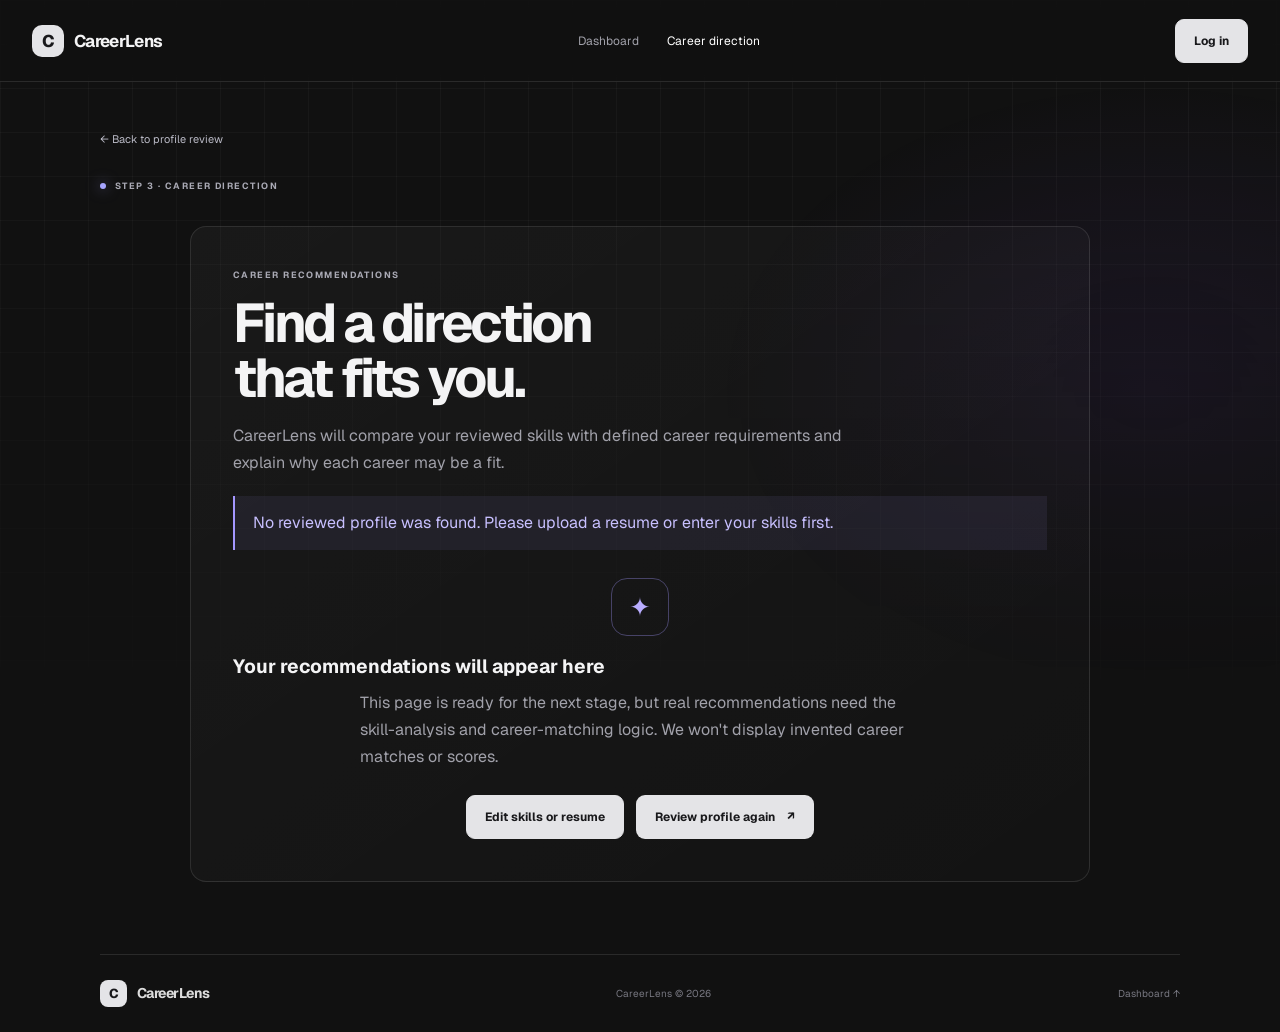
==== frontend/career-recommendations.html @ 15b97441 "Update CareerLens frontend workflow" ====
<!DOCTYPE html>
<html lang="en">

<head>
  <meta charset="UTF-8">
  <meta name="viewport" content="width=device-width, initial-scale=1.0">
  <meta name="theme-color" content="#111111">
  <title>Career Recommendations | CareerLens</title>
  <link rel="preconnect" href="https://fonts.googleapis.com">
  <link rel="preconnect" href="https://fonts.gstatic.com" crossorigin>
  <link href="https://fonts.googleapis.com/css2?family=Geist:wght@400;500;600;700;800&display=swap" rel="stylesheet">
  <link rel="stylesheet" href="resume-analysis.css">
  <style>
    .results-wrap {
      max-width: 900px;
      margin: 0 auto 72px;
    }

    .results-card {
      padding: clamp(24px, 4vw, 42px);
    }

    .results-card h1 {
      font-size: clamp(2rem, 5vw, 3.4rem);
      letter-spacing: -.055em;
      line-height: 1.02;
      margin: 14px 0;
    }

    .results-copy {
      color: var(--muted, #aaa);
      line-height: 1.7;
      max-width: 650px;
    }

    .empty-icon {
      width: 58px;
      height: 58px;
      display: grid;
      place-items: center;
      margin: 0 auto 18px;
      border: 1px solid rgba(164, 151, 255, .35);
      border-radius: 16px;
      color: #b9adff;
      font-size: 1.6rem;
    }

    .empty-result h2 {
      font-size: 1.2rem;
      margin: 0 0 10px;
    }

    .empty-result p {
      color: var(--muted, #aaa);
      line-height: 1.7;
      max-width: 560px;
      margin: 0 auto;
    }

    .results-actions {
      display: flex;
      justify-content: center;
      gap: 12px;
      flex-wrap: wrap;
      margin-top: 24px;
    }

    .results-actions .button {
      justify-content: center;
    }

    @media (max-width: 520px) {
      .results-actions {
        flex-direction: column;
      }

      .results-actions .button {
        width: 100%;
      }
    }

    .career-list {
      display: grid;
      grid-template-columns: repeat(2, minmax(0, 1fr));
      gap: 16px;
      margin-top: 28px;
    }

    .career-card {
      padding: 24px;
      border: 1px solid var(--border, #333);
      border-radius: 16px;
      background: rgba(255, 255, 255, .025);
    }

    .career-card h2 {
      margin: 12px 0;
      font-size: 1.2rem;
    }

    .career-card p,
    .career-card li {
      color: var(--muted, #aaa);
      line-height: 1.65;
    }

    .career-card ul {
      padding-left: 20px;
    }

    .career-tag {
      display: inline-block;
      padding: 6px 10px;
      border: 1px solid rgba(164, 151, 255, .35);
      border-radius: 20px;
      color: #b9adff;
      font-size: .78rem;
    }

    .career-card .button {
      width: 100%;
      justify-content: center;
      margin-top: 12px;
    }

    #career-notice {
      margin-top: 20px;
      padding: 14px 18px;
      border-left: 2px solid #a497ff;
      background: rgba(164, 151, 255, .08);
      color: #c8c0ff;
      line-height: 1.6;
    }

    @media (max-width: 650px) {
      .career-list {
        grid-template-columns: 1fr;
      }
    }
  </style>
</head>

<body>
  <div class="background-grid" aria-hidden="true"></div>
  <header class="site-header"><a class="brand" href="index.html"><span
        class="brand-icon">C</span><span>CareerLens</span></a>
    <nav class="desktop-nav" aria-label="Main navigation"><a class="nav-link" href="home.html">Dashboard</a><a
        class="nav-link active" href="career-recommendations.html" aria-current="page">Career direction</a></nav><a
      class="button button-light login-nav" href="login.html?returnTo=career-recommendations">Log in</a><button
      class="menu-toggle" id="menu-toggle" type="button" aria-label="Open navigation" aria-expanded="false"
      aria-controls="mobile-nav"><span></span><span></span></button>
  </header>
  <nav class="mobile-nav" id="mobile-nav" hidden aria-label="Mobile navigation"><a href="home.html">Dashboard</a><a
      href="career-recommendations.html">Career direction</a><a href="login.html?returnTo=career-recommendations">Log
      in</a></nav>
  <main class="page-width">
    <section class="page-intro"><a class="back-link" href="profile-review.html">← Back to profile review</a>
      <p class="eyebrow"><span class="status-dot"></span> STEP 3 · CAREER DIRECTION</p>
    </section>
    <section class="results-wrap panel results-card">
      <p class="eyebrow">CAREER RECOMMENDATIONS</p>
      <h1>Find a direction<br><span>that fits you.</span></h1>
      <p class="results-copy">CareerLens will compare your reviewed skills with defined career requirements and explain
        why each career may be a fit.</p>

      <div id="career-notice" role="status" aria-live="polite">
        Loading your profile information...
      </div>

      <div id="career-list" class="career-list" aria-live="polite"></div>

      <div class="empty-result">
        <div class="empty-icon" aria-hidden="true">✦</div>
        <h2>Your recommendations will appear here</h2>
        <p>This page is ready for the next stage, but real recommendations need the skill-analysis and career-matching
          logic. We won't display invented career matches or scores.</p>
      </div>
      <div class="results-actions"><a class="button button-light" href="resume-analysis.html">Edit skills or
          resume</a><a class="button button-primary" href="profile-review.html">Review profile again <span
            aria-hidden="true">↗</span></a></div>
    </section>
  </main>
  <footer class="site-footer page-width"><a class="brand footer-brand" href="index.html"><span
        class="brand-icon">C</span><span>CareerLens</span></a><span>CareerLens © 2026</span><a
      href="home.html">Dashboard ↑</a></footer>
  <script src="career-recommendations.js" defer></script>
</body> 

</html>
---- frontend/resume-analysis.css ----
:root {
    color-scheme: dark;
    --bg: #111;
    --panel: #17171c;
    --text: #f4f4f5;
    --muted: #a1a1aa;
    --soft: #c4c4cc;
    --line: rgba(228, 228, 231, .12);
    --violet: #a7a5ff;
    --purple: #8c75ff
}

* {
    box-sizing: border-box
}

html {
    scroll-behavior: smooth;
    scroll-padding-top: 100px
}

body {
    margin: 0;
    padding-top: 82px;
    background: var(--bg);
    color: var(--text);
    font-family: "Geist", system-ui, sans-serif;
    overflow-x: hidden
}

a {
    color: inherit
}

button,
input {
    font: inherit
}

button,
a {
    -webkit-tap-highlight-color: transparent
}

.background-grid {
    position: fixed;
    inset: 0;
    z-index: -1;
    pointer-events: none;
    background-image: linear-gradient(to right, rgba(255, 255, 255, .035) 1px, transparent 1px), linear-gradient(to bottom, rgba(255, 255, 255, .035) 1px, transparent 1px);
    background-size: 44px 44px;
    mask-image: linear-gradient(to bottom, #000 5%, transparent 88%)
}

.background-grid:after {
    content: "";
    position: absolute;
    width: 70vw;
    height: 50vw;
    right: -25vw;
    top: 8vh;
    background: radial-gradient(ellipse, rgba(116, 65, 202, .14), transparent 68%)
}

.site-header {
    position: fixed;
    top: 0;
    left: 0;
    right: 0;
    z-index: 1000;
    height: 82px;
    padding: 0 32px;
    display: flex;
    align-items: center;
    justify-content: space-between;
    gap: 28px;
    border-bottom: 1px solid var(--line);
    background: rgba(17, 17, 17, .9);
    backdrop-filter: blur(14px)
}

.brand {
    display: inline-flex;
    align-items: center;
    gap: 10px;
    text-decoration: none;
    font-size: 17px;
    font-weight: 700;
    letter-spacing: -.04em;
    white-space: nowrap
}

.brand-icon {
    display: grid;
    place-items: center;
    width: 32px;
    height: 32px;
    border-radius: 10px;
    background: #e4e4e7;
    color: #18181b;
    font-weight: 800
}

.desktop-nav {
    display: flex;
    align-items: center;
    gap: 28px
}

.nav-link {
    color: var(--muted);
    text-decoration: none;
    font-size: 12px;
    transition: color .2s
}

.nav-link:hover,
.nav-link.active {
    color: #fff
}

.button {
    min-height: 44px;
    display: inline-flex;
    align-items: center;
    justify-content: center;
    gap: 12px;
    padding: 0 18px;
    border: 1px solid transparent;
    border-radius: 9px;
    font-size: 12px;
    font-weight: 700;
    text-decoration: none;
    cursor: pointer;
    transition: transform .2s, background .2s, border-color .2s
}

.button:hover {
    transform: translateY(-2px)
}

.button-light {
    border-color: #e4e4e7;
    background: #e4e4e7;
    color: #18181b
}

.button-light:hover {
    background: #fff
}

.button-primary {
    background: #e4e4e7;
    color: #18181b
}

.button-primary:hover {
    background: #fff
}

.menu-toggle {
    display: none;
    padding: 8px;
    border: 0;
    background: transparent;
    cursor: pointer
}

.menu-toggle span {
    display: block;
    width: 22px;
    height: 2px;
    margin: 5px;
    background: #eee
}

.mobile-nav {
    display: none
}

.page-width {
    width: min(1080px, calc(100% - 64px));
    margin-inline: auto
}

.page-intro {
    padding: 45px 0 34px
}

.back-link {
    display: inline-block;
    margin-bottom: 34px;
    color: #b9b9c5;
    font-size: 11px;
    text-decoration: none
}

.back-link:hover {
    color: #fff
}

.eyebrow {
    display: flex;
    align-items: center;
    gap: 9px;
    margin: 0;
    color: #a9a9b4;
    font-size: 9px;
    font-weight: 700;
    letter-spacing: .16em
}

.status-dot {
    width: 6px;
    height: 6px;
    border-radius: 50%;
    background: var(--violet);
    box-shadow: 0 0 14px rgba(167, 165, 255, .6)
}

.page-intro h1 {
    margin: 17px 0 13px;
    font-size: clamp(2.8rem, 6vw, 5rem);
    line-height: .98;
    letter-spacing: -.075em
}

.page-intro h1 span {
    color: var(--violet)
}

.intro-copy {
    max-width: 570px;
    margin: 0;
    color: var(--muted);
    font-size: 13px;
    line-height: 1.8
}

.workflow-grid {
    display: grid;
    grid-template-columns: 1fr 1fr;
    gap: 16px
}

.panel {
    border: 1px solid var(--line);
    border-radius: 16px;
    background: linear-gradient(145deg, rgba(255, 255, 255, .035), rgba(255, 255, 255, .012))
}

.upload-card,
.manual-card {
    padding: 26px;
    min-width: 0
}

.card-heading {
    display: grid;
    grid-template-columns: 35px minmax(0, 1fr);
    gap: 13px;
    margin-bottom: 25px
}

.step-number {
    display: grid;
    place-items: center;
    width: 32px;
    height: 32px;
    border: 1px solid rgba(167, 165, 255, .3);
    border-radius: 9px;
    color: var(--violet);
    font-size: 11px;
    font-weight: 700
}

.card-heading h2 {
    margin: 9px 0 8px;
    font-size: 23px;
    letter-spacing: -.055em
}

.card-copy {
    margin: 0;
    color: var(--muted);
    font-size: 11px;
    line-height: 1.7
}

.drop-zone {
    min-height: 218px;
    display: flex;
    flex-direction: column;
    align-items: center;
    justify-content: center;
    gap: 10px;
    padding: 22px;
    border: 1px dashed #555562;
    border-radius: 12px;
    background: rgba(255, 255, 255, .015);
    text-align: center;
    cursor: pointer;
    transition: border-color .2s, background .2s
}

.drop-zone:hover,
.drop-zone:focus,
.drop-zone.is-dragging {
    border-color: var(--violet);
    background: rgba(167, 165, 255, .08);
    outline: none
}

.upload-icon {
    display: grid;
    place-items: center;
    width: 44px;
    height: 44px;
    border: 1px solid var(--line);
    border-radius: 12px;
    background: #202027;
    color: var(--violet);
    font-size: 24px
}

.drop-zone strong {
    font-size: 13px
}

.drop-zone>span:not(.upload-icon) {
    color: var(--muted);
    font-size: 11px
}

.choose-link {
    color: var(--violet);
    text-decoration: underline;
    text-underline-offset: 3px
}

.drop-zone small {
    margin-top: 5px;
    color: #777783;
    font-size: 10px
}

.full-button {
    width: 100%;
    margin-top: 17px
}

.privacy-note {
    display: flex;
    gap: 8px;
    margin: 15px 0 0;
    color: #858590;
    font-size: 10px;
    line-height: 1.65
}

.privacy-note>span {
    color: var(--violet)
}

.field-error {
    min-height: 15px;
    margin: 8px 0 0;
    color: #ff9f9f;
    font-size: 11px
}

.selected-file {
    display: flex;
    align-items: center;
    gap: 10px;
    margin-top: 13px;
    padding: 12px;
    border: 1px solid var(--line);
    border-radius: 9px;
    background: rgba(255, 255, 255, .025)
}

.file-icon {
    padding: 8px 6px;
    border-radius: 5px;
    background: rgba(167, 165, 255, .12);
    color: var(--violet);
    font-size: 9px;
    font-weight: 800
}

.file-details {
    display: flex;
    flex: 1;
    min-width: 0;
    flex-direction: column;
    gap: 4px
}

.file-details strong {
    overflow: hidden;
    font-size: 11px;
    text-overflow: ellipsis;
    white-space: nowrap
}

.file-details small {
    color: var(--muted);
    font-size: 10px
}

.text-button {
    border: 0;
    background: transparent;
    color: #c7c4ff;
    font-size: 10px;
    cursor: pointer
}

.field-label {
    display: block;
    margin-bottom: 9px;
    color: #d8d8df;
    font-size: 11px;
    font-weight: 600
}

.skill-input-row {
    display: flex;
    gap: 8px
}

.skill-input-row input {
    min-width: 0;
    flex: 1;
    height: 43px;
    padding: 0 12px;
    border: 1px solid #3c3c46;
    border-radius: 8px;
    outline: none;
    background: #121216;
    color: var(--text);
    font-size: 12px
}

.skill-input-row input:focus {
    border-color: var(--violet)
}

.skill-input-row input::placeholder {
    color: #686873
}

.add-button {
    padding: 0 16px;
    border: 1px solid #494954;
    border-radius: 8px;
    background: #25252d;
    color: #eee;
    font-size: 11px;
    font-weight: 700;
    cursor: pointer
}

.add-button:hover {
    border-color: var(--violet)
}

.field-hint {
    margin: 8px 0 0;
    color: #858590;
    font-size: 10px
}

.skill-chips {
    min-height: 94px;
    display: flex;
    align-content: flex-start;
    align-items: flex-start;
    flex-wrap: wrap;
    gap: 8px;
    margin-top: 17px;
    padding: 12px;
    border: 1px solid var(--line);
    border-radius: 10px;
    background: rgba(0, 0, 0, .12)
}

.chips-empty {
    margin: 3px;
    color: #777783;
    font-size: 11px
}

.skill-chip {
    display: inline-flex;
    align-items: center;
    gap: 8px;
    padding: 7px 9px;
    border: 1px solid rgba(167, 165, 255, .22);
    border-radius: 7px;
    background: rgba(167, 165, 255, .08);
    color: #e4e2ff;
    font-size: 10px
}

.skill-chip button {
    padding: 0;
    border: 0;
    background: transparent;
    color: #b7b4c9;
    cursor: pointer;
    font-size: 13px
}

.suggestions {
    margin-top: 17px
}

.suggestions>span {
    color: #8d8d98;
    font-size: 9px;
    font-weight: 700;
    letter-spacing: .12em
}

.suggestion-list {
    display: flex;
    flex-wrap: wrap;
    gap: 7px;
    margin-top: 10px
}

.suggestion-list button {
    padding: 7px 9px;
    border: 1px solid var(--line);
    border-radius: 7px;
    background: rgba(255, 255, 255, .025);
    color: #c6c6d0;
    font-size: 10px;
    cursor: pointer
}

.suggestion-list button span {
    padding-left: 5px;
    color: var(--violet)
}

.suggestion-list button:hover {
    border-color: rgba(167, 165, 255, .45)
}

.next-panel {
    display: grid;
    grid-template-columns: 44px minmax(0, 1fr);
    gap: 18px;
    margin-top: 16px;
    padding: 25px;
    background: radial-gradient(ellipse at 100% 0%, rgba(116, 65, 202, .12), transparent 55%), rgba(255, 255, 255, .02)
}

.next-icon {
    display: grid;
    place-items: center;
    width: 40px;
    height: 40px;
    border: 1px solid var(--line);
    border-radius: 11px;
    color: var(--violet)
}

.next-panel h2 {
    margin: 9px 0;
    font-size: 21px;
    letter-spacing: -.045em
}

.next-panel p:not(.eyebrow) {
    max-width: 640px;
    margin: 0;
    color: var(--muted);
    font-size: 11px;
    line-height: 1.75
}

.next-steps {
    grid-column: 2;
    display: flex;
    flex-wrap: wrap;
    gap: 10px;
    margin: 3px 0 0;
    padding: 0;
    list-style: none
}

.next-steps li {
    display: flex;
    align-items: center;
    gap: 8px;
    padding: 8px 10px;
    border: 1px solid var(--line);
    border-radius: 8px;
    color: #c5c5ce;
    font-size: 10px
}

.next-steps li span {
    color: var(--violet);
    font-size: 9px;
    font-weight: 800
}

.prototype-note {
    margin: 19px 0 35px;
    color: #777783;
    font-size: 10px;
    line-height: 1.6;
    text-align: center
}

.site-footer {
    min-height: 78px;
    display: flex;
    align-items: center;
    justify-content: space-between;
    gap: 18px;
    border-top: 1px solid var(--line);
    color: #777780;
    font-size: 10px
}

.footer-brand {
    font-size: 14px;
    color: #ddd
}

.footer-brand .brand-icon {
    width: 27px;
    height: 27px;
    border-radius: 8px;
    font-size: 13px
}

.site-footer>a:last-child {
    text-decoration: none
}

.site-footer>a:last-child:hover {
    color: #fff
}

button:focus-visible,
a:focus-visible,
input:focus-visible {
    outline: 2px solid var(--violet);
    outline-offset: 3px
}

@media(max-width:850px) {
    .site-header {
        padding-inline: 24px
    }

    .page-width {
        width: calc(100% - 48px)
    }

    .desktop-nav {
        gap: 16px
    }

    .workflow-grid {
        grid-template-columns: 1fr
    }

    .upload-card,
    .manual-card {
        padding: 24px
    }

    .drop-zone {
        min-height: 190px
    }
}

@media(max-width:620px) {
    body {
        padding-top: 72px
    }

    .site-header {
        height: 72px;
        padding-inline: 18px
    }

    .desktop-nav,
    .login-nav {
        display: none
    }

    .menu-toggle {
        display: block
    }

    .mobile-nav:not([hidden]) {
        position: fixed;
        top: 72px;
        left: 14px;
        right: 14px;
        z-index: 999;
        display: flex;
        flex-direction: column;
        gap: 3px;
        padding: 10px;
        border: 1px solid var(--line);
        border-radius: 12px;
        background: rgba(25, 25, 31, .98);
        box-shadow: 0 18px 45px rgba(0, 0, 0, .35)
    }

    .mobile-nav a {
        padding: 12px;
        border-radius: 7px;
        color: #d0d0d8;
        text-decoration: none;
        font-size: 12px
    }

    .mobile-nav a:hover {
        background: rgba(255, 255, 255, .05)
    }

    .page-width {
        width: calc(100% - 36px)
    }

    .page-intro {
        padding: 30px 0 25px
    }

    .back-link {
        margin-bottom: 25px
    }

    .page-intro h1 {
        font-size: clamp(2.65rem, 13vw, 4rem)
    }

    .upload-card,
    .manual-card {
        padding: 19px
    }

    .card-heading {
        grid-template-columns: 30px minmax(0, 1fr);
        gap: 10px
    }

    .step-number {
        width: 29px;
        height: 29px
    }

    .card-heading h2 {
        font-size: 21px
    }

    .drop-zone {
        min-height: 180px;
        padding: 16px
    }

    .next-panel {
        grid-template-columns: 35px minmax(0, 1fr);
        gap: 12px;
        padding: 18px
    }

    .next-icon {
        width: 34px;
        height: 34px
    }

    .next-panel h2 {
        font-size: 19px
    }

    .next-steps {
        grid-column: 1/-1
    }

    .site-footer {
        flex-wrap: wrap;
        padding: 18px 0
    }

    .site-footer>span {
        order: 3;
        width: 100%
    }
}
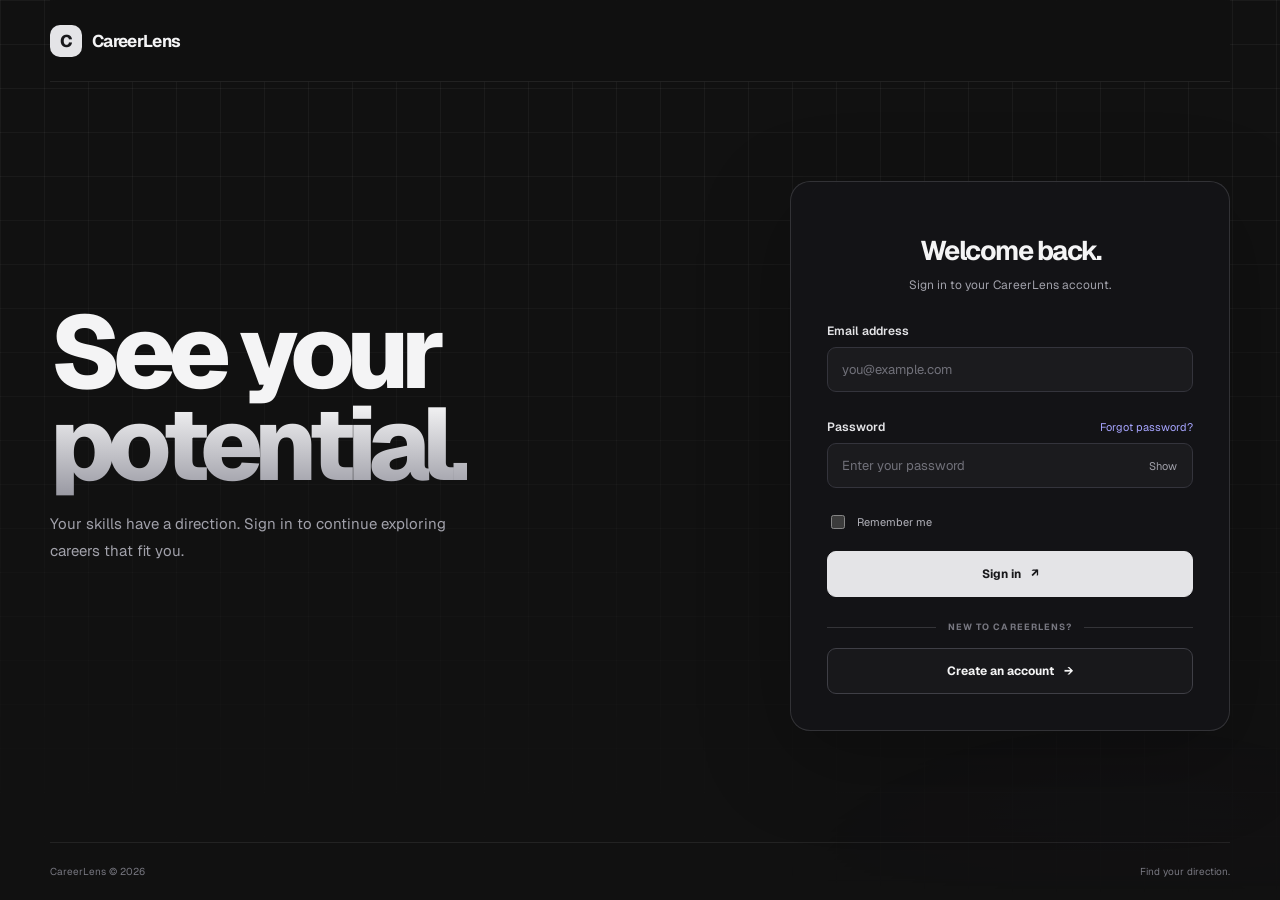
==== commit 458ba78b: "Implement authentication and shared frontend updates" ====
--- a/frontend/career-recommendations.html
+++ b/frontend/career-recommendations.html
@@ -1,25 +1,48 @@
+
 <!DOCTYPE html>
 <html lang="en">
 
 <head>
+  <!-- Basic page metadata. -->
   <meta charset="UTF-8">
   <meta name="viewport" content="width=device-width, initial-scale=1.0">
   <meta name="theme-color" content="#111111">
+
+  <!-- Page title. -->
   <title>Career Recommendations | CareerLens</title>
+
+  <!-- Load the Geist font. -->
   <link rel="preconnect" href="https://fonts.googleapis.com">
   <link rel="preconnect" href="https://fonts.gstatic.com" crossorigin>
-  <link href="https://fonts.googleapis.com/css2?family=Geist:wght@400;500;600;700;800&display=swap" rel="stylesheet">
+  <link
+    href="https://fonts.googleapis.com/css2?family=Geist:wght@400;500;600;700;800&display=swap"
+    rel="stylesheet"
+  >
+
+  <!-- Reuse the existing stylesheet. -->
   <link rel="stylesheet" href="resume-analysis.css">
+
+  <!-- Protect this page from unauthorized access. -->
+  <script src="auth-guard.js"></script>
+
   <style>
+    /* Ensure hidden elements remain hidden. */
+    [hidden] {
+      display: none !important;
+    }
+
+    /* Center the recommendations content. */
     .results-wrap {
       max-width: 900px;
       margin: 0 auto 72px;
     }
 
+    /* Add spacing inside the results panel. */
     .results-card {
       padding: clamp(24px, 4vw, 42px);
     }
 
+    /* Style the main heading. */
     .results-card h1 {
       font-size: clamp(2rem, 5vw, 3.4rem);
       letter-spacing: -.055em;
@@ -27,12 +50,14 @@
       margin: 14px 0;
     }
 
+    /* Style the introductory text. */
     .results-copy {
       color: var(--muted, #aaa);
       line-height: 1.7;
       max-width: 650px;
     }
 
+    /* Style the empty-state icon. */
     .empty-icon {
       width: 58px;
       height: 58px;
@@ -45,11 +70,13 @@
       font-size: 1.6rem;
     }
 
+    /* Style the empty-state heading. */
     .empty-result h2 {
       font-size: 1.2rem;
       margin: 0 0 10px;
     }
 
+    /* Style the empty-state message. */
     .empty-result p {
       color: var(--muted, #aaa);
       line-height: 1.7;
@@ -57,6 +84,7 @@
       margin: 0 auto;
     }
 
+    /* Align action buttons. */
     .results-actions {
       display: flex;
       justify-content: center;
@@ -69,6 +97,7 @@
       justify-content: center;
     }
 
+    /* Stack action buttons on small screens. */
     @media (max-width: 520px) {
       .results-actions {
         flex-direction: column;
@@ -79,6 +108,7 @@
       }
     }
 
+    /* Display career cards in two columns. */
     .career-list {
       display: grid;
       grid-template-columns: repeat(2, minmax(0, 1fr));
@@ -86,6 +116,7 @@
       margin-top: 28px;
     }
 
+    /* Style each career card. */
     .career-card {
       padding: 24px;
       border: 1px solid var(--border, #333);
@@ -108,6 +139,7 @@
       padding-left: 20px;
     }
 
+    /* Style career category labels. */
     .career-tag {
       display: inline-block;
       padding: 6px 10px;
@@ -117,12 +149,14 @@
       font-size: .78rem;
     }
 
+    /* Make career card buttons full width. */
     .career-card .button {
       width: 100%;
       justify-content: center;
       margin-top: 12px;
     }
 
+    /* Style the career status message. */
     #career-notice {
       margin-top: 20px;
       padding: 14px 18px;
@@ -132,58 +166,279 @@
       line-height: 1.6;
     }
 
+    /* Use one card per row on smaller screens. */
     @media (max-width: 650px) {
       .career-list {
         grid-template-columns: 1fr;
       }
     }
+
+    /* Align navbar account controls. */
+    .header-actions {
+      display: flex;
+      align-items: center;
+      gap: 12px;
+    }
+
+    /* Position the account dropdown. */
+    .account-dropdown {
+      position: relative;
+    }
+
+    /* Style the avatar and username button. */
+    .account-trigger {
+      display: flex;
+      align-items: center;
+      gap: 12px;
+      padding: 8px 12px;
+      border: none;
+      background: transparent;
+      color: #f5f5f5;
+      font: inherit;
+      cursor: pointer;
+    }
+
+    /* Style the circular avatar. */
+    .account-avatar {
+      width: 36px;
+      height: 36px;
+      flex-shrink: 0;
+      display: grid;
+      place-items: center;
+      border-radius: 50%;
+      background: #242432;
+      color: #b9adff;
+      font-weight: 700;
+    }
+
+    /* Style the username. */
+    .account-name {
+      max-width: 160px;
+      overflow-wrap: anywhere;
+      color: #f5f5f5;
+      font-size: 14px;
+      font-weight: 500;
+    }
+
+    /* Style the account dropdown menu. */
+    .account-menu {
+      position: absolute;
+      top: calc(100% + 10px);
+      right: 0;
+      z-index: 1000;
+      min-width: 180px;
+      padding: 6px;
+      border: 1px solid #353535;
+      border-radius: 12px;
+      background: #191919;
+      box-shadow: 0 12px 30px rgba(0, 0, 0, .35);
+    }
+
+    /* Style dropdown links and buttons. */
+    .account-menu a,
+    .account-menu button {
+      display: block;
+      width: 100%;
+      padding: 11px 12px;
+      border: none;
+      border-radius: 7px;
+      background: transparent;
+      color: #eee;
+      text-align: left;
+      text-decoration: none;
+      font: inherit;
+      font-size: 14px;
+      cursor: pointer;
+    }
+
+    /* Highlight dropdown options on hover. */
+    .account-menu a:hover,
+    .account-menu button:hover {
+      background: #2a2a2a;
+    }
+
+    /* Style the mobile account name. */
+    #mobile-user-name:not([hidden]) {
+      display: block;
+      padding: 12px 16px;
+    }
   </style>
 </head>
 
 <body>
+  <!-- Decorative background. -->
   <div class="background-grid" aria-hidden="true"></div>
-  <header class="site-header"><a class="brand" href="index.html"><span
-        class="brand-icon">C</span><span>CareerLens</span></a>
-    <nav class="desktop-nav" aria-label="Main navigation"><a class="nav-link" href="home.html">Dashboard</a><a
-        class="nav-link active" href="career-recommendations.html" aria-current="page">Career direction</a></nav><a
-      class="button button-light login-nav" href="login.html?returnTo=career-recommendations">Log in</a><button
-      class="menu-toggle" id="menu-toggle" type="button" aria-label="Open navigation" aria-expanded="false"
-      aria-controls="mobile-nav"><span></span><span></span></button>
+
+  <!-- Main navigation header. -->
+  <header class="site-header">
+
+    <!-- CareerLens brand. -->
+    <a class="brand" href="index.html">
+      <span class="brand-icon">C</span>
+      <span>CareerLens</span>
+    </a>
+
+    <!-- Desktop navigation. -->
+    <nav class="desktop-nav" aria-label="Main navigation">
+      <a class="nav-link" href="home.html">Dashboard</a>
+
+      <a
+        class="nav-link active"
+        href="career-recommendations.html"
+        aria-current="page"
+      >
+        Career direction
+      </a>
+    </nav>
+
+    <!-- Guest and authenticated account controls. -->
+    <div class="header-actions">
+
+      <!-- Shown to guests. -->
+      <a
+        class="button button-light login-nav"
+        id="login-nav"
+        href="login.html?returnTo=career-recommendations.html"
+        hidden
+      >
+        Log in
+      </a>
+
+      <!-- Shown to authenticated users. -->
+      <div class="account-dropdown" id="authenticated-nav" hidden>
+
+        <button
+          class="account-trigger"
+          id="account-trigger"
+          type="button"
+          aria-expanded="false"
+          aria-controls="account-menu"
+        >
+          <span class="account-avatar" id="nav-avatar">U</span>
+          <span class="account-name" id="nav-user-name">My Profile</span>
+        </button>
+
+        <!-- Account dropdown options. -->
+        <div class="account-menu" id="account-menu" hidden>
+          <a href="home.html#profile">Profile Settings</a>
+          <button id="nav-logout" type="button">Log out</button>
+        </div>
+      </div>
+    </div>
+
+    <!-- Mobile navigation toggle. -->
+    <button
+      class="menu-toggle"
+      id="menu-toggle"
+      type="button"
+      aria-label="Open navigation"
+      aria-expanded="false"
+      aria-controls="mobile-nav"
+    >
+      <span></span>
+      <span></span>
+    </button>
   </header>
-  <nav class="mobile-nav" id="mobile-nav" hidden aria-label="Mobile navigation"><a href="home.html">Dashboard</a><a
-      href="career-recommendations.html">Career direction</a><a href="login.html?returnTo=career-recommendations">Log
-      in</a></nav>
+
+  <!-- Mobile navigation menu. -->
+  <nav class="mobile-nav" id="mobile-nav" hidden aria-label="Mobile navigation">
+    <a href="home.html">Dashboard</a>
+    <a href="career-recommendations.html">Career direction</a>
+
+    <!-- Mobile Login link for guests. -->
+    <a
+      id="mobile-login-nav"
+      href="login.html?returnTo=career-recommendations.html"
+    >
+      Log in
+    </a>
+
+    <!-- Mobile account controls. -->
+    <span id="mobile-user-name" hidden></span>
+    <button id="mobile-logout" type="button" hidden>Log out</button>
+  </nav>
+
+  <!-- Main career recommendations content. -->
   <main class="page-width">
-    <section class="page-intro"><a class="back-link" href="profile-review.html">← Back to profile review</a>
-      <p class="eyebrow"><span class="status-dot"></span> STEP 3 · CAREER DIRECTION</p>
+
+    <!-- Page introduction. -->
+    <section class="page-intro">
+      <a class="back-link" href="profile-review.html">
+        ← Back to profile review
+      </a>
+
+      <p class="eyebrow">
+        <span class="status-dot"></span>
+        STEP 3 · CAREER DIRECTION
+      </p>
     </section>
+
+    <!-- Career results panel. -->
     <section class="results-wrap panel results-card">
+
       <p class="eyebrow">CAREER RECOMMENDATIONS</p>
-      <h1>Find a direction<br><span>that fits you.</span></h1>
-      <p class="results-copy">CareerLens will compare your reviewed skills with defined career requirements and explain
-        why each career may be a fit.</p>
-
+
+      <h1>
+        Find a direction<br>
+        <span>that fits you.</span>
+      </h1>
+
+      <p class="results-copy">
+        CareerLens will compare your reviewed skills with defined career
+        requirements and explain why each career may be a fit.
+      </p>
+
+      <!-- Updated by career-recommendations.js. -->
       <div id="career-notice" role="status" aria-live="polite">
         Loading your profile information...
       </div>
 
+      <!-- Career cards will be inserted here when matching logic is ready. -->
       <div id="career-list" class="career-list" aria-live="polite"></div>
 
+      <!-- Honest empty state. -->
       <div class="empty-result">
         <div class="empty-icon" aria-hidden="true">✦</div>
+
         <h2>Your recommendations will appear here</h2>
-        <p>This page is ready for the next stage, but real recommendations need the skill-analysis and career-matching
-          logic. We won't display invented career matches or scores.</p>
+
+        <p>
+          This page is ready for the next stage, but real recommendations
+          need the skill-analysis and career-matching logic. We won't
+          display invented career matches or scores.
+        </p>
       </div>
-      <div class="results-actions"><a class="button button-light" href="resume-analysis.html">Edit skills or
-          resume</a><a class="button button-primary" href="profile-review.html">Review profile again <span
-            aria-hidden="true">↗</span></a></div>
+
+      <!-- Links to related features. -->
+      <div class="results-actions">
+        <a class="button button-light" href="resume-analysis.html">
+          Edit skills or resume
+        </a>
+
+        <a class="button button-primary" href="profile-review.html">
+          Review profile again
+          <span aria-hidden="true">↗</span>
+        </a>
+      </div>
     </section>
   </main>
-  <footer class="site-footer page-width"><a class="brand footer-brand" href="index.html"><span
-        class="brand-icon">C</span><span>CareerLens</span></a><span>CareerLens © 2026</span><a
-      href="home.html">Dashboard ↑</a></footer>
+
+  <!-- Page footer. -->
+  <footer class="site-footer page-width">
+    <a class="brand footer-brand" href="index.html">
+      <span class="brand-icon">C</span>
+      <span>CareerLens</span>
+    </a>
+
+    <span>CareerLens © 2026</span>
+    <a href="home.html">Dashboard ↑</a>
+  </footer>
+
+  <!-- Load career functionality only once. -->
   <script src="career-recommendations.js" defer></script>
-</body> 
-
-</html>+
+  <!-- Shared navbar authentication and dropdown logic. -->
+  <script src="navbar.js"></script>
+</body>
+
+</html>
--- a/frontend/resume-analysis.css
+++ b/frontend/resume-analysis.css
@@ -798,4 +798,87 @@
         order: 3;
         width: 100%
     }
-}+}
+
+
+/* Keep hidden navbar elements hidden even if other CSS overrides them. */
+[hidden] {
+  display: none !important;
+}
+
+/* Position the account dropdown relative to the username. */
+.account-dropdown {
+  position: relative;
+}
+
+/* Avatar and username button. */
+.account-trigger {
+  display: flex;
+  align-items: center;
+  gap: 12px;
+  padding: 8px 12px;
+  border: none;
+  background: transparent;
+  color: #f5f5f5;
+  font: inherit;
+  cursor: pointer;
+}
+
+/* Round avatar showing the first letter of the user's name. */
+.account-avatar {
+  width: 36px;
+  height: 36px;
+  flex-shrink: 0;
+  display: grid;
+  place-items: center;
+  border-radius: 50%;
+  background: #242432;
+  color: #b9adff;
+  font-weight: 700;
+}
+
+/* Username beside the avatar. */
+.account-name {
+  max-width: 160px;
+  overflow-wrap: anywhere;
+  color: #f5f5f5;
+  font-size: 14px;
+  font-weight: 500;
+}
+
+/* Dropdown menu under the account button. */
+.account-menu {
+  position: absolute;
+  top: calc(100% + 10px);
+  right: 0;
+  z-index: 1000;
+  min-width: 180px;
+  padding: 6px;
+  border: 1px solid #353535;
+  border-radius: 12px;
+  background: #191919;
+  box-shadow: 0 12px 30px rgba(0, 0, 0, 0.35);
+}
+
+/* Dropdown links and buttons. */
+.account-menu a,
+.account-menu button {
+  display: block;
+  width: 100%;
+  padding: 11px 12px;
+  border: none;
+  border-radius: 7px;
+  background: transparent;
+  color: #eee;
+  text-align: left;
+  text-decoration: none;
+  font: inherit;
+  font-size: 14px;
+  cursor: pointer;
+}
+
+/* Highlight an option when the mouse hovers over it. */
+.account-menu a:hover,
+.account-menu button:hover {
+  background: #2a2a2a;
+}
